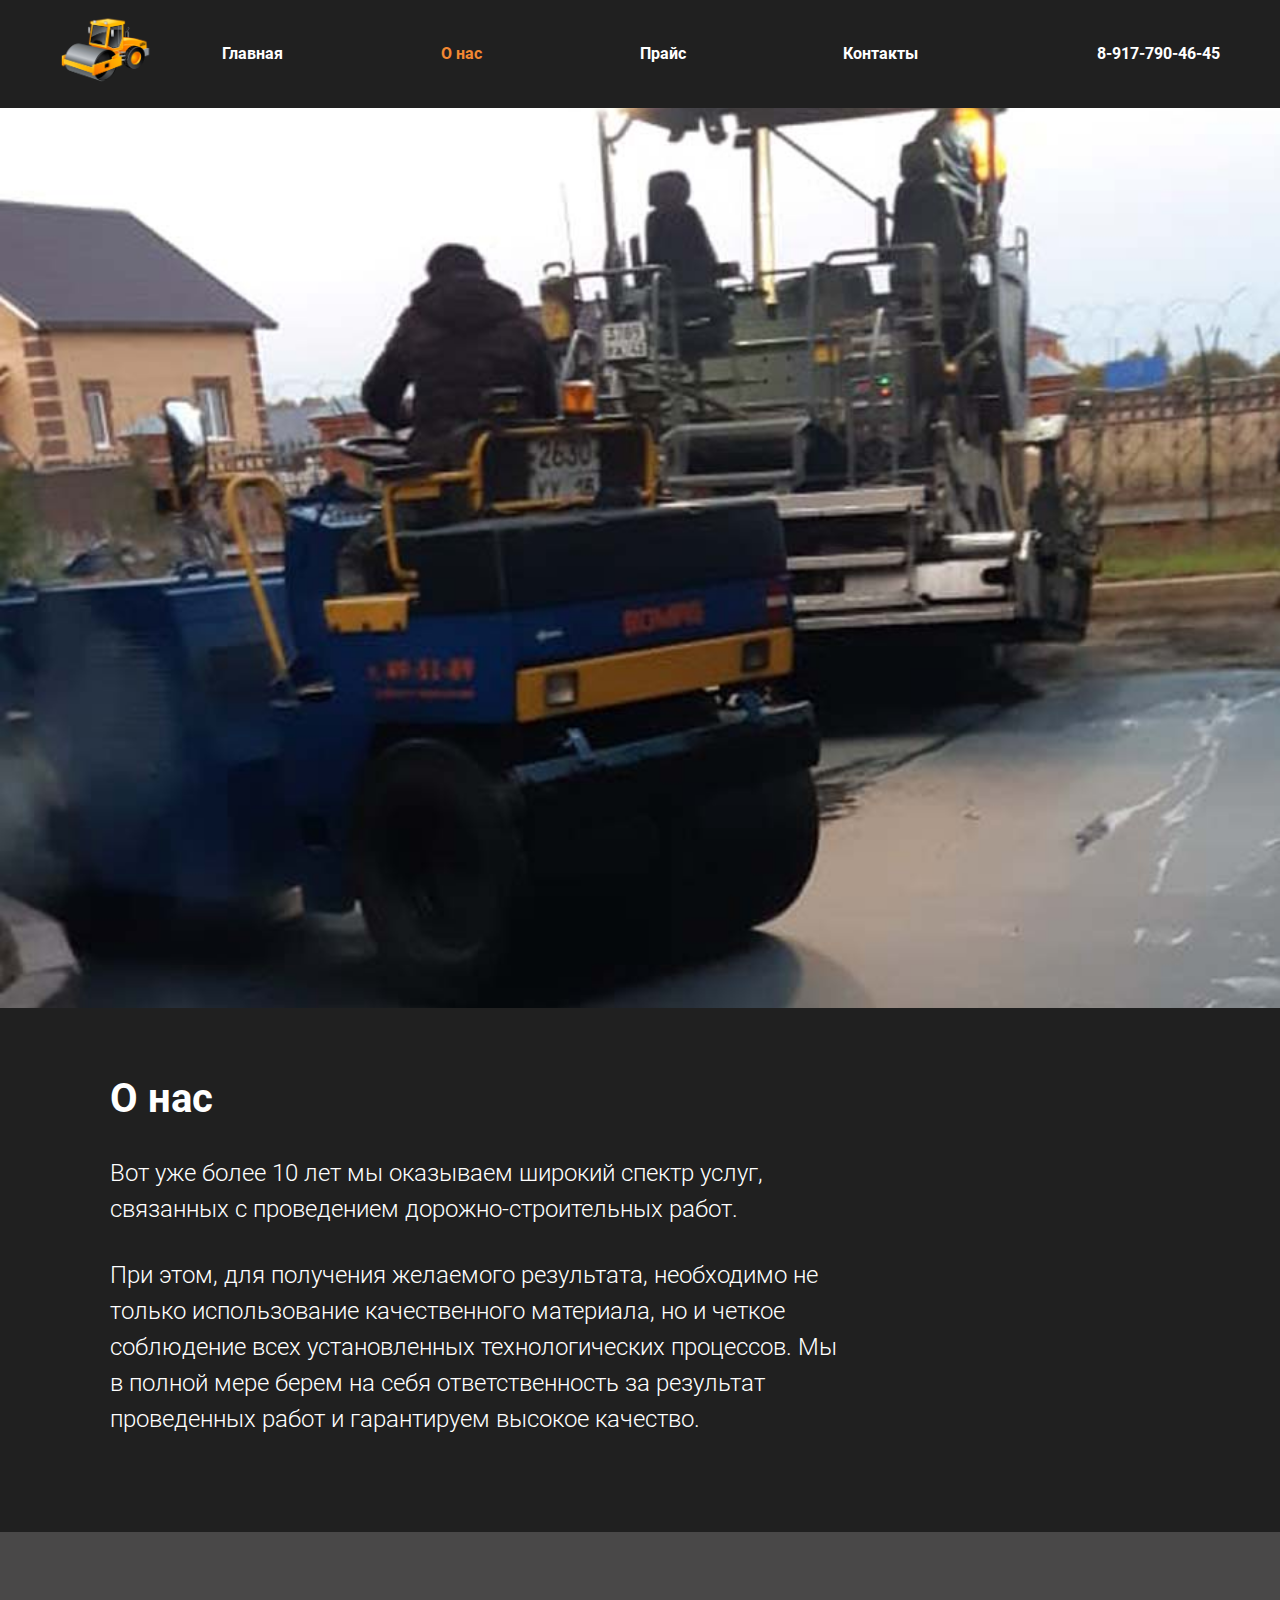
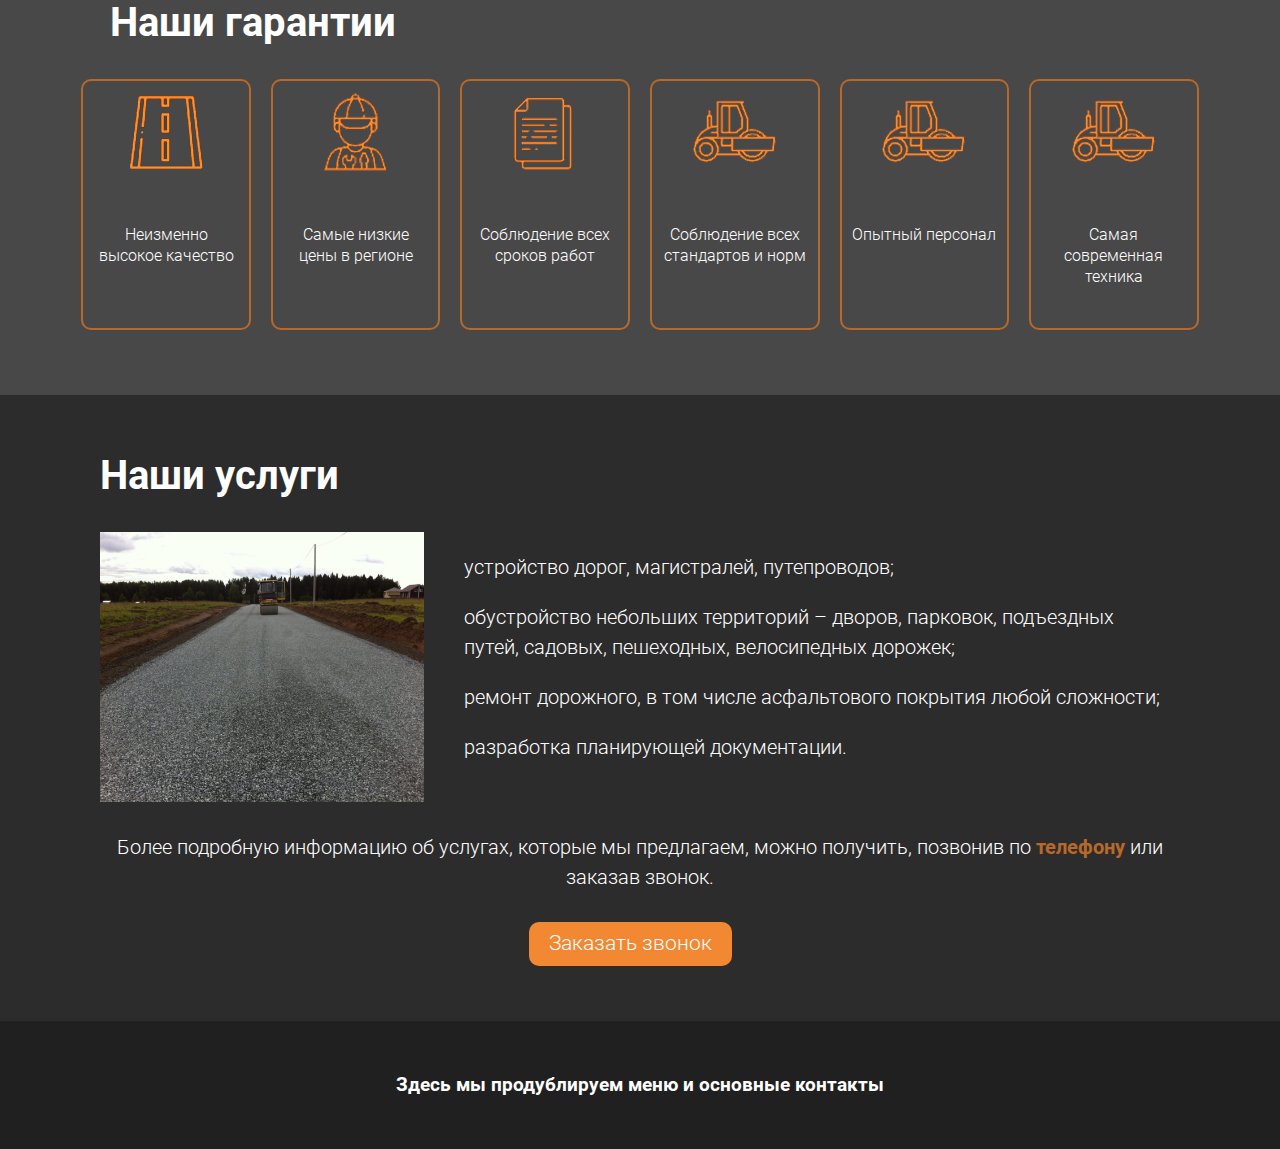
==== about.html @ 67b103ea "10.07" ====
<!DOCTYPE html>
<html lang="ru">
<head>
    <meta charset="UTF-8">
    <meta name="viewport" content="width=device-width, initial-scale=1.0">
    <title>Дорожно-строительные работы</title>
    <link rel="shortcut icon" href="img/favicon.ico" type="image/x-icon">

    <link rel="stylesheet" href="css/swiper-bundle.min.css" />

    <link rel="stylesheet" href="css/normalize.css">
    <link rel="stylesheet" href="css/default.css">
    <link rel="stylesheet" href="css/style.css">
</head>
<body>
  <ul class="header__nav_list-min ">
    <li class="header__nav_item "><span class="close">X</span></li>
    <li class="header__nav_item "><a href="index.html">Главная</a></li>
    <li class="header__nav_item nav-active"><a href="#">О&nbsp;нас</a></li>
    <!-- <li class="header__nav_item"><a href="#">Портфолио</a></li> -->
    <li class="header__nav_item"><a href="#">Прайс</a></li>
    <li class="header__nav_item"><a href="contacts.html">Контакты</a></li>
  </ul>
  <header class="header">
    <div class="container header__container">
      <div class="header__logo"><a href="index.html"><img src="img/logo.png" alt="Логотип"></a></div>
      <nav class="header__nav">
        <div class="burger">
          <img src="img/burger.svg">
        </div>
        <ul class="header__nav_list">
          <li class="header__nav_item "><a href="index.html">Главная</a></li>
          <li class="header__nav_item nav-active"><a href="#">О&nbsp;нас</a></li>
          <!-- <li class="header__nav_item"><a href="#">Портфолио</a></li> -->
          <li class="header__nav_item"><a href="index.html">Прайс</a></li>
          <li class="header__nav_item"><a href="contacts.html">Контакты</a></li>
        </ul>
      </nav>
      <div class="header__phone"><a href="tel:+79177904645">8-917-790-46-45</a></div>
    </div>
  </header>
  <section class="swiper swiper_1024">
    <!-- Additional required wrapper -->
    <div class="swiper-wrapper">
        <!-- Slides -->
        <div class="swiper-slide slide1" style="background-image: url('img/swip1.jpg')"></div>
        <div class="swiper-slide slide1" style="background-image: url('img/swip2.jpg')"></div>
        <div class="swiper-slide slide1" style="background-image: url('img/swip3.jpg')"></div>
        <div class="swiper-slide slide1" style="background-image: url('img/swip4.jpg')"></div>
        <div class="swiper-slide slide1" style="background-image: url('img/swip5.jpg')"></div>

    </div>
  </section>
  <!-- <section class="hero">
      <div class="hero__content container">
        <span class="hero__content_slogan">Качественный ремонт дорог</span>
        <h1 class="hero__content_title">Выполняем дорожно-строительные работы</h1>
        <div class="hero__content_btn">
          <button class="btn btn-orange" type="button">Оставить заявку</button>
          <a href="price.html" class="btn btn-transparent" type="button">Узнать цены</a>
        </div>
      </div>
    </section> -->
    <section class="about">
      <div class="container about-container">
        <h1 class="hero__content_title">О нас</h1>
        <p class="about__text">
          Вот уже более 10 лет мы оказываем широкий спектр услуг, связанных с проведением
          дорожно-строительных работ.
        </p>
        <p class="about__text">
          При этом, для получения желаемого результата, необходимо не только использование
           качественного материала, но и четкое соблюдение всех установленных 
           технологических процессов. 
           Мы в полной мере берем на себя ответственность за результат проведенных работ 
           и гарантируем высокое качество.
        </p>
      </div>
    </section>
    <section class="plus">
      <div class="container plus-container">
        <h2 class="guarantee__title">Наши гарантии</h2>
        <div class="guarantee__cart">
          <div class="guarantee__cart_item">
            <img class="cart-img" src="img/stryt.png" alt="Иконка">
            <h3 class="guarantee-title">Неизменно высокое качество</h3>
          </div>

          <div class="guarantee__cart_item">
            <img class="cart-img" src="img/prorab.png" alt="Иконка">
            <h3 class="guarantee-title">Самые низкие цены в регионе</h3>
          </div>

          <div class="guarantee__cart_item">
            <img class="cart-img" src="img/list.png" alt="Иконка">
            <h3 class="guarantee-title">Соблюдение всех сроков работ</h3>
          </div>

          <div class="guarantee__cart_item">
            <img class="cart-img" src="img/road.png" alt="Иконка">
            <h3 class="guarantee-title">Соблюдение всех стандартов и норм</h3>
          </div>

          <div class="guarantee__cart_item">
            <img class="cart-img" src="img/road.png" alt="Иконка">
            <h3 class="guarantee-title">Опытный персонал</h3>
          </div>

          <div class="guarantee__cart_item">
            <img class="cart-img" src="img/road.png" alt="Иконка">
            <h3 class="guarantee-title">Самая современная техника</h3>
          </div>
        </div>
      </div>
    </section>
    <section class="example">
      <div class="container example-container">
        <h2 class="guarantee__title">Наши услуги</h2>
        <div class="service">
          <div class="service__img"> </div>
          <div class="service__text"> 
            <ul class="service__text_list">
              <li class="service-item">
                устройство дорог, магистралей, путепроводов;
              </li>
              <li class="service-item">
                обустройство небольших территорий – дворов, парковок, подъездных путей, садовых, пешеходных, велосипедных дорожек;
              </li>
              <li class="service-item">
                ремонт дорожного, в том числе асфальтового покрытия любой сложности;
              </li>
              <li class="service-item">
                разработка планирующей документации.
              </li>
            </ul>
          </div>
        </div>
        <div class="service-ps">
          <p class="service-ps-text">Более подробную информацию об услугах, которые 
            мы предлагаем, можно получить, позвонив 
            по <a class="service-tel" href="tel:+79127035319">телефону</a> 
            или заказав звонок.
          </p>
          <button class="btn btn-orange" type="button">Заказать звонок</button>

        </div>
      </div>
    </section>


  <footer class="footer">
    <div class="container footer-container">
      <h3>Здесь мы продублируем меню и основные контакты</h3>
    </div>
  </footer>

<script src="js/swiper-bundle.min.js"></script>

<script src="js/script.js"></script>
<script src="js/menu.js"></script>
</body>
</html>
---- css/default.css ----
@font-face {
  font-family: 'Roboto';
  font-style: normal;
  font-weight: 300;
  src: local('Roboto'),
  url('../fonts/roboto300.woff2') format('woff2'),
  url('../fonts/roboto300.woff') format('woff');
}
@font-face {
  font-family: 'Roboto';
  font-style: normal;
  font-weight: 700;
  src: local('Roboto-Bold'),
  url('../fonts/roboto700.woff2') format('woff2'),
  url('../fonts/roboto700.woff') format('woff');
}

html {
  box-sizing: border-box;
}

*,
*::before,
*::after {
  box-sizing: inherit;
}

body {
  min-width: 320px;
  min-height: 100vh;
  font-family: 'Roboto';
  line-height: 1;
  font-weight: 700;
  background-color: #202020;
  color: #fff;
}

img {
  max-width: 100%;
  height: auto;
}

button {
  cursor: pointer;
  padding: 0;
  font-size: 1.3em;
}

a {
  text-decoration: none;
  color: inherit;
}

ul {
  list-style: none;
  padding: 0;
  margin: 0;
}

h1, h2, h3, h4, p {
  margin: 0;
}

h2 {
  font-size: 50px;
  line-height: 59px;
}


a:active, a:focus { outline: none; }

input, textarea {outline:none;}
input:active, textarea:active {outline:none;}
:focus {outline:none;}
textarea {resize:none;}
textarea {resize:vertical;}
textarea {resize:horizontal;}

.field {
  margin: 0 auto;
}

.btn {
  cursor: pointer;
  border: none;
  padding: 10px 20px;
  color: #fff;
  border-radius: 10px;
  font-size: 1.3em;
  font-weight: 300;
}

.btn:hover {
  transform: scale(1.01);
  box-shadow: 0 0 5px 2px #eb982c;
}
---- css/style.css ----
.header__nav_list-min {
  display: none;
}
.header {
  background: #202020;
  position: -webkit-sticky;
  position: sticky;
  z-index: 3;
  top: 0;
  transition: .5s ease-in-out;
  color: #fff;
}
.header__container {
  display: flex;
  justify-content: space-between;
  align-items: center;
}
.container {
  margin: 0 auto;
  padding: 15px 60px;
  max-width: 1600px;
}
.header__phone a {
  font-size: 16px;
  color: #fff;
  font-weight: bold;
}
.header_hidden {
  transform: translateY(-100%);
}
.header__logo {
  flex: 0 0 8%;
}
.header__logo:hover {
  transform: scale(1.06);
  box-shadow: 2px 2px 4px 0px #f38832;
}
.header__phone {
  flex: 0 0 20%;
  text-align: end;
}
.header__nav {
  flex: 0 1 60%;
}
.header__nav_item span {
  cursor: pointer;
}
.burger {
  display: none;
}
.header__nav_list {
  flex: 1 1 100%;
  display: flex;
  align-items: center;
  justify-content: space-between;
}
.header__phone:hover,
.header__nav_item:hover {
  transform: scale(1.06);
  text-shadow: #f38832 3px 3px 3px;
}
.nav-active {
  color: #f38832;
}


/*HERO*/
.hero {
  margin: 0 auto;
  position: relative;
  z-index: 2;
  top: 0;
  height: 60vh;
  background-image: url(../img/back1.jpeg);
  background-repeat: no-repeat;
  background-size: cover;
  background-position: center top;
  background-color: #202020;
  color: #fff;
}
.hero::after {
  content: '';
  top: 0;
  right: 0;
  bottom: 0;
  left: 0;
  position: absolute;
  background-color: rgba(1, 1, 1, 0.4);
}
.hero__content {
  position: relative;
  z-index: 3;
  height: 80%;
  display: flex;
  flex-direction: column;
  justify-content: center;
}
.hero__content_slogan {
  font-size: 20px;
  margin-bottom: 20px;
}
.hero__content_title {
  width: 50%;
  font-size: 40px;
  line-height: 1.3;
  margin-bottom: 30px;
}
.btn-orange {
  margin-right: 20px;
  background-color: #f38832;
}
.btn-transparent {
 background-color: transparent;
  border: 2px solid #fff;
}


/*ABOUT*/
.about {
  padding: 50px;
}
.about__text {
  width: 70%;
  font-size: 24px;
  line-height: 1.5;
  font-weight: 300;
  margin-bottom: 30px;
}

/*SWIPER*/
.swiper {
  height: 100vh;
  max-width: 1770px;
  margin: 0 auto;
}

.swiper-slide {
  background-repeat: no-repeat;
  background-size: cover;
  background-position: center;
}

/*PLUS*/
.plus {
  background-color:#494848;
  padding: 50px;
}
.plus__title {
  text-align: center;
  font-size: 36px;
  margin-bottom: 30px;
}
.plus__cart {
  display: flex;
  align-items: stretch;
  justify-content: space-between;
  gap: 20px;
}
.plus__cart_item {
  text-align: center;
  border: 1px solid #fff;
  border-radius: 10px;
  padding: 10px;
  font-weight: 300;
  flex: 0 0 22%;
  /* width: 22%; */
}
.cart-img {
  margin-bottom: 20px;
}


/*EXAMPLE*/
.example {
  background-color:#2c2c2c;
  padding: 40px;
}
.example__cart {
  display: flex;
  flex-direction: column;
  gap: 30px;
}
.example__cart_item {
  display: flex;
  align-items: center;
  /* justify-content: space-between; */
  gap: 30px;
}
.example-img {
  display: flex;
  flex: 0 1 30%;
}
.example-img img {
  object-fit: cover;
}
.example-text {
  flex: 1 1 65%;
}
.example-text li {
  font-size: 26px;
  font-weight: 300;
  line-height: 1.5;
}

/*guarantee*/
.guarantee__title {
  font-size: 40px;
  line-height: 1.3;
  margin-bottom: 30px;
}
.guarantee__cart {
  display: flex;
  align-items: stretch;
  justify-content: center;
  gap: 20px;
}
.guarantee__cart_item {
  flex: 0 0 16%;
  display: flex;
  flex-direction: column;
  align-items: center;
  border: 2px solid #b6692b;
  border-radius: 10px;
  padding: 10px;
}
.guarantee-title {
  font-size: 16px;
  text-align: center;
  font-weight: 300;
  line-height: 1.3;
  padding-top: 30px;
  padding-bottom: 30px;
}

/*service*/
.service {
  display: flex;
  gap: 20px;
  margin-bottom: 30px;
}
.service__img {
  flex: 0 0 30%;
  background-image: url(../img/back-service.jpeg);
  background-repeat: no-repeat;
  background-position: center top;
  background-size: cover;
  align-self: stretch;
}
.service__text_list {
  padding: 20px;
}
.service-item {
  font-size: 20px;
  font-weight: 300;
  line-height: 1.5;
  margin-bottom: 20px;
}
.service-ps {
  display: flex;
  flex-direction: column;
  align-items: center;
}
.service-ps-text {
  font-size: 20px;
  font-weight: 300;
  line-height: 1.5;
  margin-bottom: 30px;
  text-align: center;
}
.service-tel {
  font-weight: 700;
  color: #b6692b;
}

/*PRICE*/
.price {
  background-color: #fff;
  color: black;
}
.price-title {
  width: 100%;
  text-align: center;
}
.caption {
  font-size: 24px;
  margin-bottom: 20px;
}
.table {
  width: 100%; 
  border: black 1px solid; 
  border-spacing: 0; 
  border-collapse: collapse; 
  margin: 0 auto 40px;
}
th {
  text-align: center;
  font-weight: 700;
}
th, td {
  border: black 1px solid; 
  border-spacing: 0; 
  border-collapse: collapse; 
  padding: 10px;
}
.td {
  font-weight: 300;
}
.td-center {
  text-align: center;
}
.price-servise-ps {
  margin-bottom: 40px;
}

/*FOOTER*/
.footer {
  background-color:#202020;
  padding: 40px;
}
.footer-container {
  text-align: center;
}

@media (max-width: 1000px) {
  .about {
    padding: 30px;
  }
  .about__text {
    width: 80%;
    font-size: 22px;
    font-weight: 300;
  }
  .example-text li {
    font-size: 22px;
  }
  .guarantee__cart {
    flex-wrap: wrap;
  }
  .guarantee__cart_item {
    flex: 0 0 30%;
  }
  .price .about-container {
    padding-left: 10px;
    padding-right: 10px;
  }
}

@media (max-width: 830px) {
  body {
    position: relative;
  }
  .header__nav_list {
    display: none;
  }
  .header__nav_list-min {
    display: flex;
    flex-direction: column;
    position: absolute;
    z-index: 10;
    top: 0;
    bottom: 0;
    left: 0;
    background-color: #7a7a7a;
    padding: 15px;
    transform: translateX(-300%);
    transition: transform .3s ease-in-out;
  }
  .header__nav_list-min li {
    margin-bottom: 15px;
  }
  .nav__list-active {
    transform: translate(0%);
  }
  .burger {
    display: flex;
    justify-content: center;
  }
  .burger img {
    cursor: pointer;
    width: 15%;
  }
  .burger img:hover {
    transform: scale(1.06);
    box-shadow: 2px 2px 4px 0px #f38832;
  }
  .header__phone {
    flex: 0 0 30%;
  }
  .hero__content_title {
    width: 80%;
  }
  .about {
    padding: 20px;
  }
  .about__text {
    width: 100%;
    font-size: 20px;
  }
  .example {
    padding-left: 0;
    padding-right: 0;
  }
  .example__cart_item {
    flex-direction: column;
  }
  .example__cart_item.second-item {
    flex-direction: column-reverse;
  }
  .example-img {
    width: 50%;
  }
  .example-text li {
    font-size: 20px;
  }
  .plus {
    padding-left: 0;
    padding-right: 0;
  }
  .plus__cart {
    justify-content: center;
    flex-wrap: wrap;
  }
  .plus__cart_item {
    flex: 0 0 45%;
  }
  .plus__title {
    font-size: 32px;
    margin-bottom: 25px;
  }
}

@media (max-width: 560px) {
  .container {
    padding: 10px 30px;
  }
  .header__logo{
    flex: 0 0 12%;
  }
  .header__phone {
    flex: 0 0 35%;
  }
  .hero__content_slogan {
    font-size: 18px;
    margin-bottom: 18px;
  }
  .hero__content_title {
    font-size: 36px;
    width: 70%;
  }
  .btn {
    font-size: 1.1em;
  }
  .about {
    padding: 15px;
  }
  .about__text {
    font-size: 18px;
    margin-bottom: 25px;
  }
  .example-text li {
    font-size: 18px;
  }
  .plus__cart_item {
    flex: 0 0 75%;
  }
  .plus__title {
    font-size: 30px;
    margin-bottom: 25px;
  }
  .guarantee__cart_item {
    flex: 0 0 45%;
  }
}

@media (max-width: 450px) {
  .container {
    padding: 9px 15px;
  }
  .header__nav {
    flex: 0 0 30%;
  }
  .burger img {
    cursor: pointer;
    width: 35%;
  }
  .header__phone {
    flex: 0 0 40%;
  }
  .hero {
    height: 45vh;
  }
  .hero__content_title {
    font-size: 30px;
    width: 80%;
    margin-bottom: 30px;
  }
  .btn-orange {
    margin-right: 0;
  }
  .btn-transparent {
    display: flex;
    padding: 10px 34px;
  }
  .hero__content_btn {
    display: flex;
    flex-direction: column;
    gap: 20px;
    align-items: center;
  }
  .about {
    padding: 10px;
  }
  .about__text {
    font-size: 16px;
    margin-bottom: 20px;
  }
  .example-text li {
    font-size: 16px;
  }
  .plus__title {
    font-size: 29px;
    margin-bottom: 20px;
    line-height: 1.2;
  }
  .example-img {
    width: 70%;
  }
  thead, tbody {
    font-size: 14px;
  }
  th, td {
    padding: 5px;
  }
}

@media (max-width: 360px) {
  .header__phone a {
    font-size: 14px;
  }
  .about {
    padding: 5px;
  }
  .about__text {
    font-size: 14px;
    margin-bottom: 15px;
  }
  .plus__title {
    font-size: 28px;
    margin-bottom: 20px;
    line-height: 1.2;
  }
  .example-text li {
    font-size: 14px;
  }
  .guarantee__cart_item {
    flex: 0 0 85%;
  }
  .price .about-container {
    padding-left: 3px;
    padding-right: 3px;
  }
  tbody {
    font-size: 11px;
  }
  thead {
    font-size: 10px;
  }
  th, td {
    padding: 1px;
  }
}
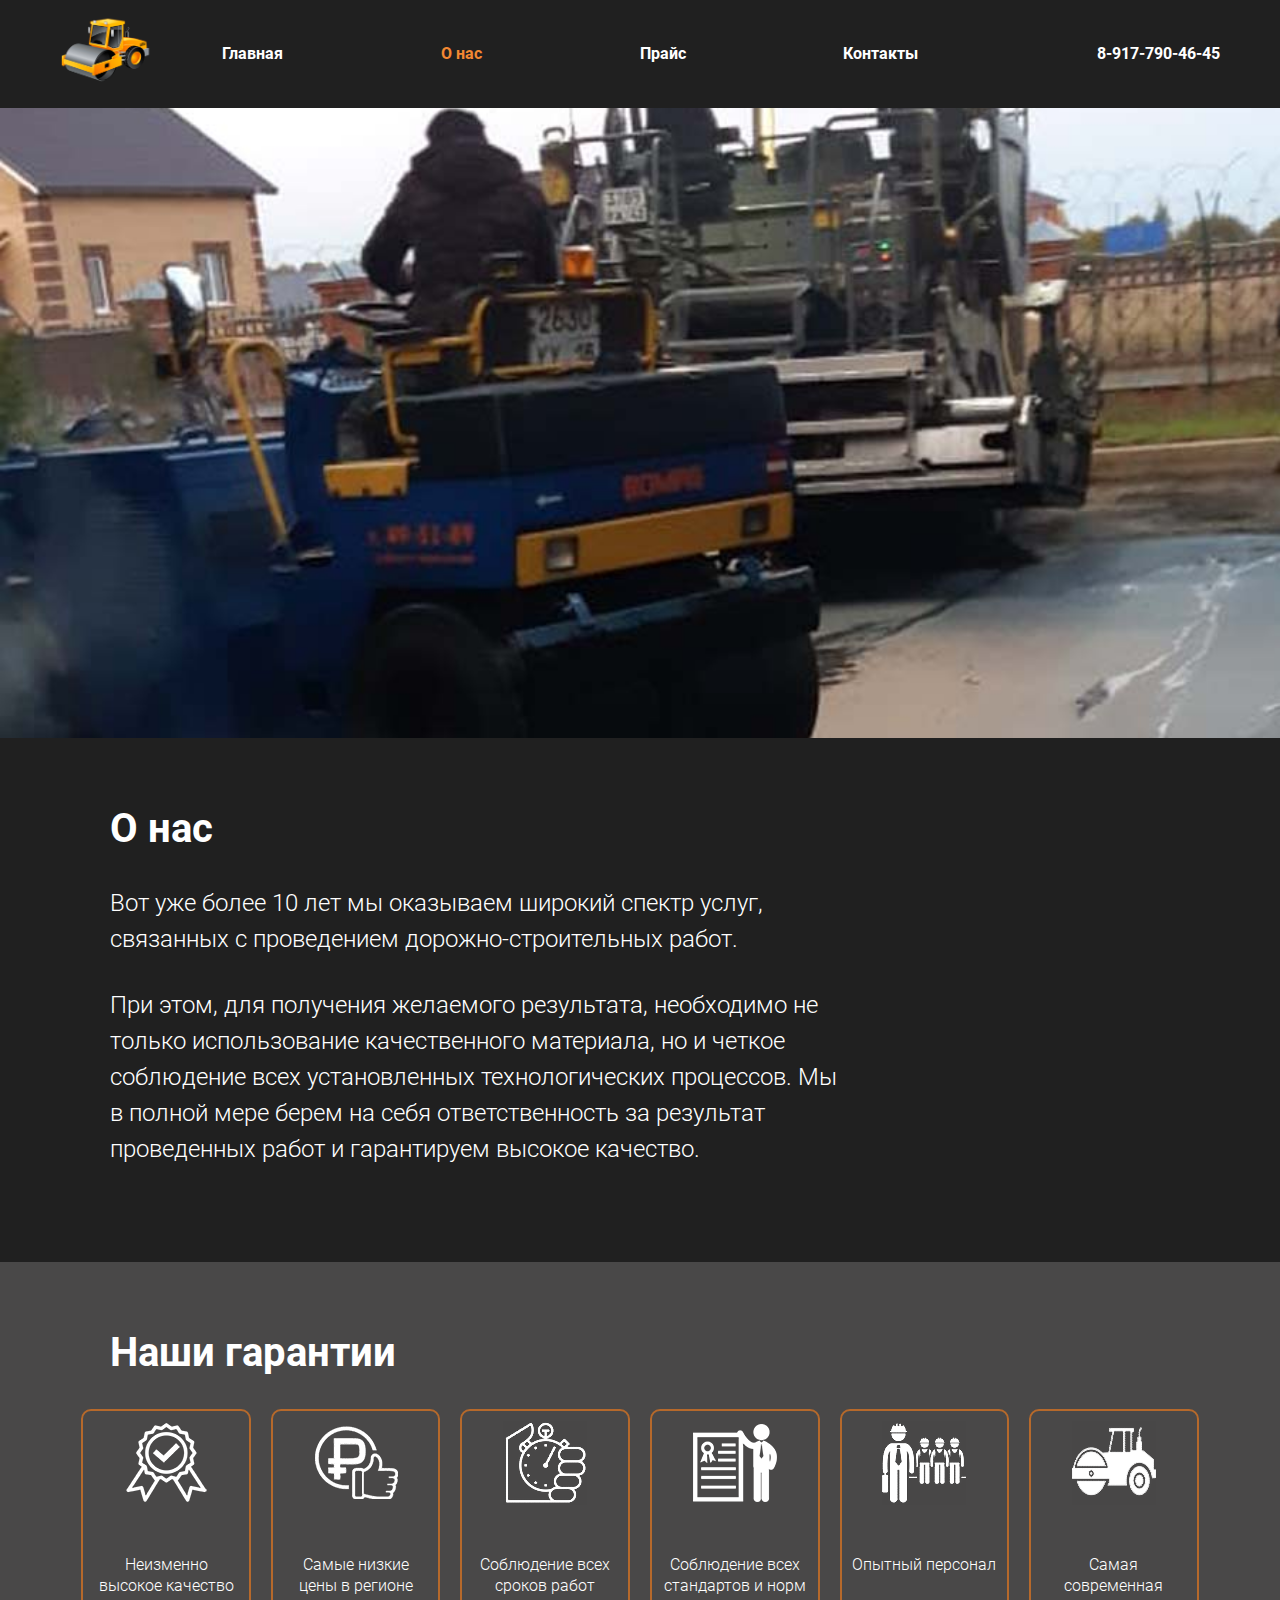
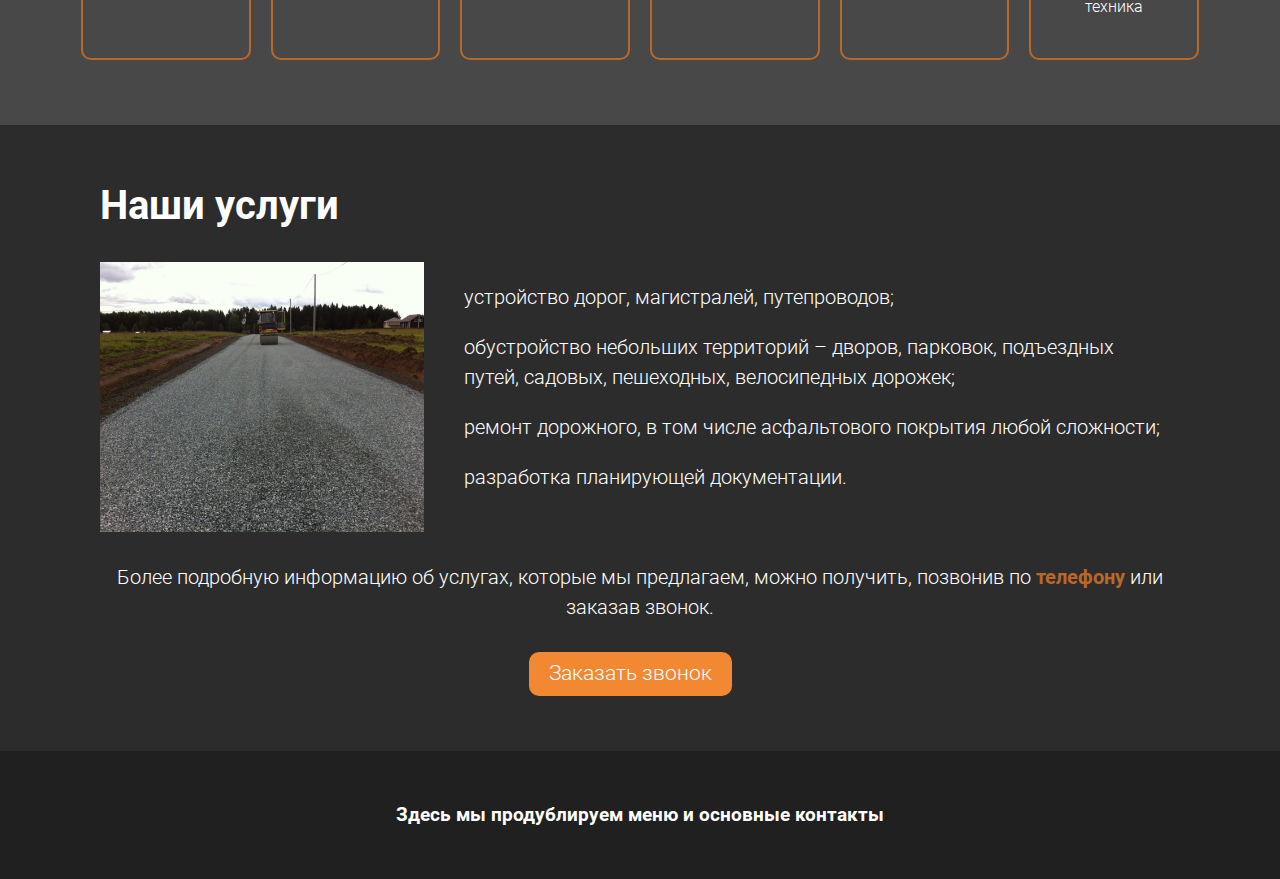
==== commit 59a35bde: "12.07" ====
--- a/about.html
+++ b/about.html
@@ -82,32 +82,32 @@
         <h2 class="guarantee__title">Наши гарантии</h2>
         <div class="guarantee__cart">
           <div class="guarantee__cart_item">
-            <img class="cart-img" src="img/stryt.png" alt="Иконка">
+            <img class="cart-img" src="img/kach.png" alt="Иконка">
             <h3 class="guarantee-title">Неизменно высокое качество</h3>
           </div>
 
           <div class="guarantee__cart_item">
-            <img class="cart-img" src="img/prorab.png" alt="Иконка">
+            <img class="cart-img" src="img/price.png" alt="Иконка">
             <h3 class="guarantee-title">Самые низкие цены в регионе</h3>
           </div>
 
           <div class="guarantee__cart_item">
-            <img class="cart-img" src="img/list.png" alt="Иконка">
+            <img class="cart-img" src="img/time.png" alt="Иконка">
             <h3 class="guarantee-title">Соблюдение всех сроков работ</h3>
           </div>
 
           <div class="guarantee__cart_item">
-            <img class="cart-img" src="img/road.png" alt="Иконка">
+            <img class="cart-img" src="img/stand.png" alt="Иконка">
             <h3 class="guarantee-title">Соблюдение всех стандартов и норм</h3>
           </div>
 
           <div class="guarantee__cart_item">
-            <img class="cart-img" src="img/road.png" alt="Иконка">
+            <img class="cart-img" src="img/personal.png" alt="Иконка">
             <h3 class="guarantee-title">Опытный персонал</h3>
           </div>
 
           <div class="guarantee__cart_item">
-            <img class="cart-img" src="img/road.png" alt="Иконка">
+            <img class="cart-img" src="img/tehnik.png" alt="Иконка">
             <h3 class="guarantee-title">Самая современная техника</h3>
           </div>
         </div>
--- a/css/style.css
+++ b/css/style.css
@@ -129,7 +129,7 @@
 
 /*SWIPER*/
 .swiper {
-  height: 100vh;
+  height: 70vh;
   max-width: 1770px;
   margin: 0 auto;
 }
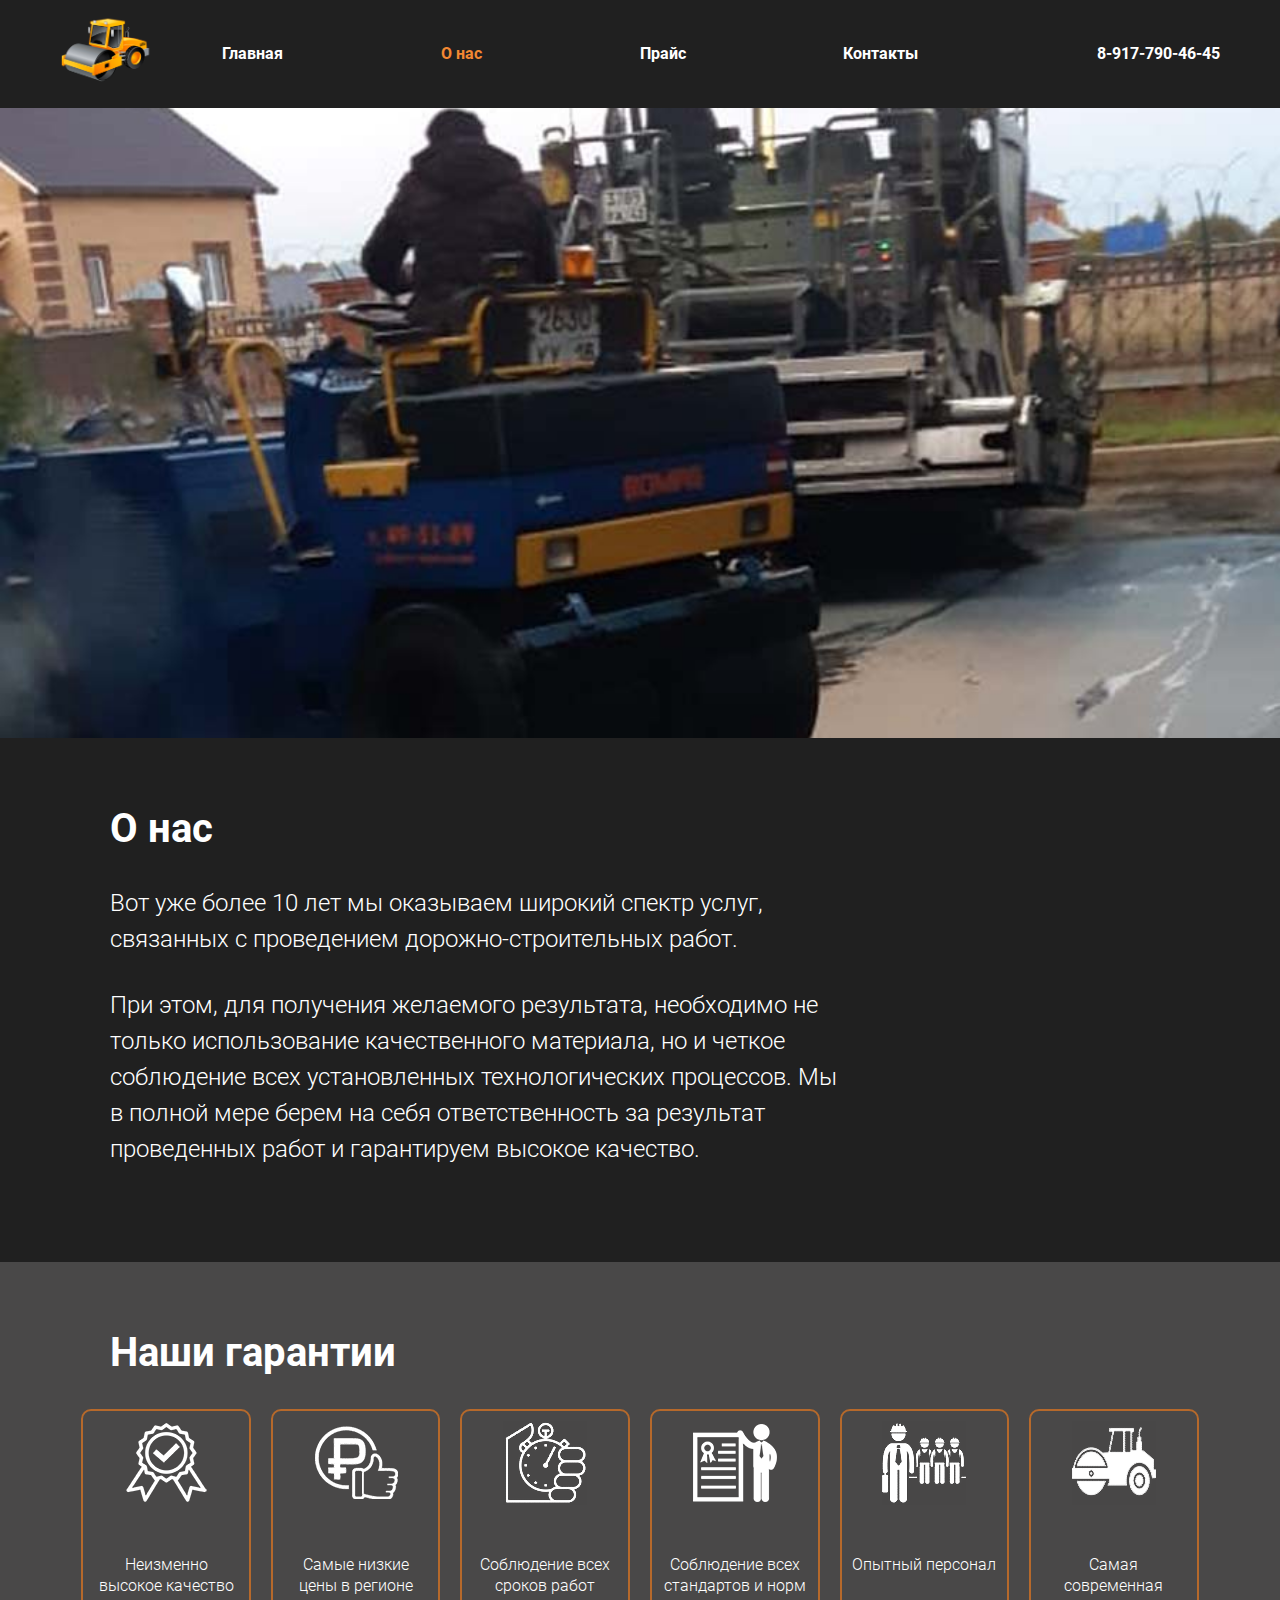
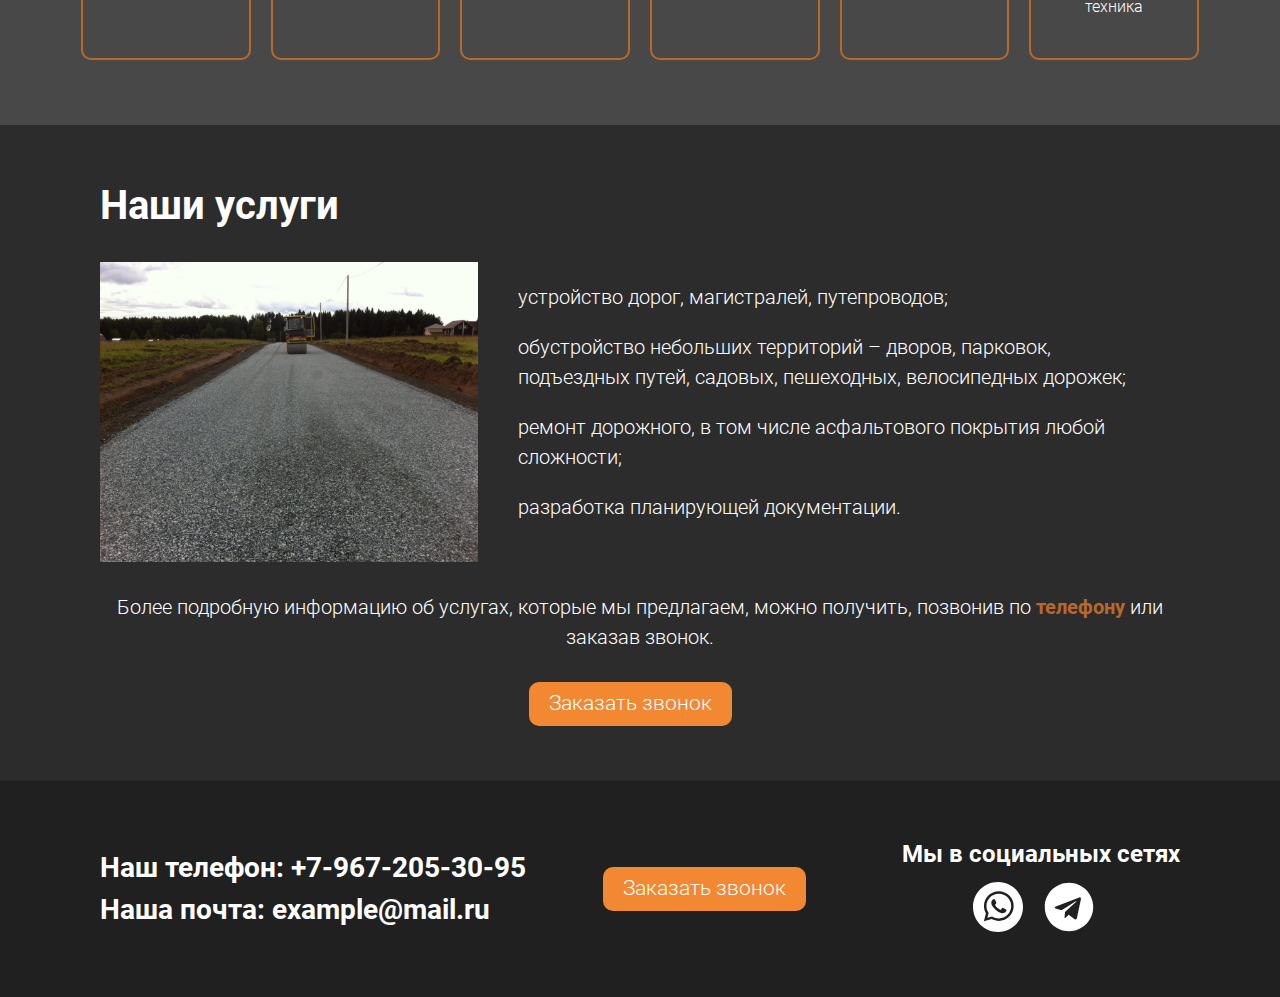
==== commit 57d6585d: "modal" ====
--- a/about.html
+++ b/about.html
@@ -18,7 +18,7 @@
     <li class="header__nav_item "><a href="index.html">Главная</a></li>
     <li class="header__nav_item nav-active"><a href="#">О&nbsp;нас</a></li>
     <!-- <li class="header__nav_item"><a href="#">Портфолио</a></li> -->
-    <li class="header__nav_item"><a href="#">Прайс</a></li>
+    <li class="header__nav_item"><a href="price.html">Прайс</a></li>
     <li class="header__nav_item"><a href="contacts.html">Контакты</a></li>
   </ul>
   <header class="header">
@@ -32,7 +32,7 @@
           <li class="header__nav_item "><a href="index.html">Главная</a></li>
           <li class="header__nav_item nav-active"><a href="#">О&nbsp;нас</a></li>
           <!-- <li class="header__nav_item"><a href="#">Портфолио</a></li> -->
-          <li class="header__nav_item"><a href="index.html">Прайс</a></li>
+          <li class="header__nav_item"><a href="price.html">Прайс</a></li>
           <li class="header__nav_item"><a href="contacts.html">Контакты</a></li>
         </ul>
       </nav>
@@ -51,16 +51,6 @@
 
     </div>
   </section>
-  <!-- <section class="hero">
-      <div class="hero__content container">
-        <span class="hero__content_slogan">Качественный ремонт дорог</span>
-        <h1 class="hero__content_title">Выполняем дорожно-строительные работы</h1>
-        <div class="hero__content_btn">
-          <button class="btn btn-orange" type="button">Оставить заявку</button>
-          <a href="price.html" class="btn btn-transparent" type="button">Узнать цены</a>
-        </div>
-      </div>
-    </section> -->
     <section class="about">
       <div class="container about-container">
         <h1 class="hero__content_title">О нас</h1>
@@ -84,31 +74,49 @@
           <div class="guarantee__cart_item">
             <img class="cart-img" src="img/kach.png" alt="Иконка">
             <h3 class="guarantee-title">Неизменно высокое качество</h3>
+            <div class="guarantee-popup">
+              <p class="guarantee-popup-text">Мы предоставляем гарантию на все виды работ</p>
+            </div>
           </div>
 
           <div class="guarantee__cart_item">
             <img class="cart-img" src="img/price.png" alt="Иконка">
             <h3 class="guarantee-title">Самые низкие цены в регионе</h3>
+            <div class="guarantee-popup">
+              <p class="guarantee-popup-text">Если найдете дешевле, мы снизим цену</p>
+            </div>
           </div>
 
           <div class="guarantee__cart_item">
             <img class="cart-img" src="img/time.png" alt="Иконка">
             <h3 class="guarantee-title">Соблюдение всех сроков работ</h3>
+            <div class="guarantee-popup">
+              <p class="guarantee-popup-text">Всегда в срок без форс-мажоров</p>
+            </div>
           </div>
 
           <div class="guarantee__cart_item">
             <img class="cart-img" src="img/stand.png" alt="Иконка">
             <h3 class="guarantee-title">Соблюдение всех стандартов и норм</h3>
+            <div class="guarantee-popup">
+              <p class="guarantee-popup-text">В основе нашей работы лежат ГОСТы</p>
+            </div>
           </div>
 
           <div class="guarantee__cart_item">
             <img class="cart-img" src="img/personal.png" alt="Иконка">
             <h3 class="guarantee-title">Опытный персонал</h3>
+            <div class="guarantee-popup">
+              <p class="guarantee-popup-text">Только квалифицированные специалисты</p>
+            </div>
           </div>
 
           <div class="guarantee__cart_item">
             <img class="cart-img" src="img/tehnik.png" alt="Иконка">
             <h3 class="guarantee-title">Самая современная техника</h3>
+            <div class="guarantee-popup">
+              <p class="guarantee-popup-text">Большой парк современной дорожно-сторительной техники</p>
+            </div>
           </div>
         </div>
       </div>
@@ -141,18 +149,58 @@
             по <a class="service-tel" href="tel:+79127035319">телефону</a> 
             или заказав звонок.
           </p>
-          <button class="btn btn-orange" type="button">Заказать звонок</button>
+          <button class="btn btn-orange feedback" type="button">Заказать звонок</button>
 
         </div>
       </div>
     </section>
 
 
-  <footer class="footer">
-    <div class="container footer-container">
-      <h3>Здесь мы продублируем меню и основные контакты</h3>
+
+  <footer class="footer-field">
+    <section id="footer" class="container footer">
+        <div class="footer__address">
+            <p class="footer__tel">Наш телефон:
+                <a class="footer__tel_number" href="tel:+79672053095">+7-967-205-30-95</a>
+            </p>
+            <p class="footer__tel">Наша почта:
+                <a class="footer__tel_number" href="mailto:example@mail.ru">example@mail.ru</a>
+            </p>
+        </div>
+        <button class="hero__tel_btn btn btn-orange button more feedback">Заказать&nbsp;звонок</button>
+        <div class="footer__social">
+            <span>Мы в социальных сетях</span>
+            <div class="social-icon">
+                <a href="https://wa.me/79672053095" target="_blank">
+                    <svg width="50" height="50" viewBox="0 0 50 50" fill="none" xmlns="http://www.w3.org/2000/svg">
+                        <path fill-rule="evenodd" clip-rule="evenodd" d="M25 50C11.1929 50 0 38.8071 0 25C0 11.1929 11.1929 0 25 0C38.8071 0 50 11.1929 50 25C50 38.8071 38.8071 50 25 50ZM25.8241 38.9089C34.0203 38.9055 40.6865 32.2378 40.6897 24.0432C40.6914 20.0711 39.1465 16.3363 36.3398 13.5265C33.5331 10.7166 29.8006 9.16839 25.8239 9.16667C17.63 9.16667 10.9612 15.8351 10.9579 24.0315C10.9569 26.6516 11.6414 29.2089 12.9423 31.4633L10.8333 39.1667L18.7139 37.0995C20.8852 38.2837 23.3299 38.908 25.8179 38.9089H25.8241Z" fill="white"/>
+                        <path fill-rule="evenodd" clip-rule="evenodd" d="M19.079 34.4085L14.4026 35.6352L15.6508 31.0756L15.3571 30.6082C14.1202 28.641 13.467 26.3673 13.4679 24.0326C13.4706 17.2201 19.0134 11.6777 25.8289 11.6777C29.1291 11.6789 32.2314 12.9658 34.5643 15.3013C36.8971 17.6368 38.181 20.7411 38.1798 24.0426C38.177 30.8556 32.6343 36.3986 25.824 36.3986H25.819C23.6019 36.3976 21.4273 35.802 19.5302 34.6763L19.079 34.4085ZM33.3133 27.5785C33.2205 27.4236 32.9729 27.3307 32.6014 27.1446C32.23 26.9587 30.4038 26.0602 30.0633 25.9362C29.7229 25.8122 29.4751 25.7503 29.2276 26.122C28.98 26.4939 28.2681 27.3307 28.0514 27.5785C27.8348 27.8264 27.618 27.8574 27.2468 27.6715C26.8753 27.4855 25.6784 27.0934 24.2597 25.8278C23.1554 24.8428 22.4099 23.6266 22.1932 23.2547C21.9765 22.8828 22.1702 22.6818 22.3561 22.4966C22.5232 22.3301 22.7276 22.0626 22.9133 21.8459C23.099 21.629 23.1609 21.474 23.2847 21.2263C23.4085 20.9783 23.3466 20.7614 23.2537 20.5754C23.1609 20.3895 22.418 18.5612 22.1085 17.8174C21.807 17.0932 21.5008 17.1913 21.2728 17.1798C21.0563 17.169 20.8085 17.1667 20.5609 17.1667C20.3133 17.1667 19.9108 17.2596 19.5704 17.6315C19.2299 18.0034 18.2703 18.902 18.2703 20.7302C18.2703 22.5586 19.6013 24.3248 19.7871 24.5727C19.9728 24.8207 22.4062 28.5724 26.1324 30.1814C27.0186 30.5641 27.7104 30.7926 28.25 30.9638C29.1398 31.2466 29.9496 31.2067 30.5895 31.111C31.3032 31.0044 32.7871 30.2125 33.0968 29.3449C33.4061 28.4771 33.4061 27.7334 33.3133 27.5785Z" fill="white"/>
+                    </svg>
+                </a>
+                <a href="https://t.me/79672053095" target="_blank">
+                    <svg width="50" height="50" viewBox="0 0 50 50" fill="none" xmlns="http://www.w3.org/2000/svg">
+                        <path d="M25 0.78125C11.6203 0.78125 0.78125 11.6219 0.78125 25C0.78125 38.3781 11.6219 49.2188 25 49.2188C38.3797 49.2188 49.2188 38.3781 49.2188 25C49.2188 11.6219 38.3781 0.78125 25 0.78125ZM36.8953 17.3734L32.9203 36.1047C32.6266 37.4328 31.8359 37.7547 30.7328 37.1297L24.6781 32.6672L21.7578 35.4797C21.4359 35.8016 21.1625 36.075 20.5375 36.075L20.9672 29.9125L32.1875 19.775C32.6766 19.3453 32.0797 19.1016 31.4344 19.5312L17.5672 28.2609L11.5906 26.3953C10.2922 25.9859 10.2625 25.0969 11.8641 24.4719L35.2141 15.4672C36.2984 15.0766 37.2453 15.7312 36.8937 17.3719L36.8953 17.3734Z" fill="white"/>
+                    </svg>
+                </a>
+            </div>
+        </div>
+    </section>
+  </footer>
+
+  <section class="modal">
+    <div class="modal-wrap">
+      <div class="close-modal"><img class="close-modal-img" src="img/close-modal.svg" alt="Закрыть"></div>
+      <h2 class="modal-title">Введите свои контактные данные</h2>
+      <p class="modal-text">Вам перезвонит первый освободившийся сотрудник</p>
+      <form method="POST" class="form form_modal_window" action="php/form.php">
+        <input type="text" name="name" placeholder="Ваше имя" required>
+        <input type="email" name="email" placeholder="Ваш email" required>
+        <input type="phone" name="phone" placeholder="Ваш телефон" required>
+        <input class="form_sub btn-orange" name="sub" type="submit" value="ОТПРАВИТЬ">
+      </form>
+      <div id="erconts"></div>
     </div>
-  </footer>
+  </section>
 
 <script src="js/swiper-bundle.min.js"></script>
 
--- a/css/style.css
+++ b/css/style.css
@@ -183,8 +183,16 @@
 .example__cart_item {
   display: flex;
   align-items: center;
+  justify-content: center;
   /* justify-content: space-between; */
   gap: 30px;
+}
+.fancybox-box {
+  width: 20%;
+}
+.exapmle__cart_title {
+  text-align: center;
+  margin-bottom: 30px;
 }
 .example-img {
   display: flex;
@@ -215,6 +223,7 @@
   gap: 20px;
 }
 .guarantee__cart_item {
+  position: relative;
   flex: 0 0 16%;
   display: flex;
   flex-direction: column;
@@ -222,6 +231,8 @@
   border: 2px solid #b6692b;
   border-radius: 10px;
   padding: 10px;
+  overflow: hidden;
+  cursor: pointer;
 }
 .guarantee-title {
   font-size: 16px;
@@ -231,6 +242,25 @@
   padding-top: 30px;
   padding-bottom: 30px;
 }
+.guarantee-popup {
+  padding: 10px;
+  position: absolute;
+  inset: 0;
+  transform: translate(0, 300px);
+  display: flex;
+  align-items: center;
+  justify-content: center;
+  background-color: rgba(1, 1, 1, 0.8);
+  transition: all 0.8s ease-in-out;
+}
+.guarantee__cart_item:hover .guarantee-popup {
+  transform: translate(0, 0);
+}
+.guarantee-popup-text {
+  font-size: 16px;
+  text-align: center;
+  line-height: 1.2;
+}
 
 /*service*/
 .service {
@@ -239,7 +269,7 @@
   margin-bottom: 30px;
 }
 .service__img {
-  flex: 0 0 30%;
+  flex: 0 0 35%;
   background-image: url(../img/back-service.jpeg);
   background-repeat: no-repeat;
   background-position: center top;
@@ -313,13 +343,164 @@
 }
 
 /*FOOTER*/
-.footer {
+.footer-field {
   background-color:#202020;
   padding: 40px;
 }
-.footer-container {
-  text-align: center;
-}
+.footer {
+  display: flex;
+  align-items: center;
+  justify-content: space-between;
+}
+
+.footer__tel_number:hover,
+.footer__tel_number:focus {
+  transform: scale(1.06);
+  text-shadow: #f38832 3px 3px 3px;
+}
+
+.footer__address {
+  font-size: 28px;
+  line-height: 1.5;
+  color: #fff;
+}
+
+.footer__social {
+  display: flex;
+  flex-direction: column;
+  align-items: center;
+  font-size: 24px;
+  line-height: 1.5;
+  color: #fff;
+}
+
+.footer__social span {
+  margin-bottom: 10px;
+}
+
+.social-icon > a {
+  margin-right: 15px;
+}
+
+.social-icon a svg:hover {
+  transform: scale(1.06);
+  box-shadow: 2px 2px 4px 0px #f38832;
+}
+
+/*MODAL*/
+.modal {
+  position: fixed;
+  top: 0;
+  left: 0;
+  right: 0;
+  bottom: 0;
+  background-color: #46444499;
+
+  pointer-events: none;
+  opacity: 0;
+  transition: opacity 0.5s ease-in-out;
+
+  display: flex;
+  align-items: center;
+  justify-content: center;
+}
+.modal-wrap {
+  width: 80%;
+  background-color: #fff;
+  border-radius: 20px;
+  padding: 30px;
+
+  transform: translateY(-100%) scale(0.1);
+  opacity: 0;
+  transition: opacity 0.5s ease-in-out, transform 0.5s ease-in-out;
+}
+.form_modal_window{
+  max-width: 70%;
+  display: flex;
+  flex-direction: column;
+  margin: auto;
+}
+form input {
+  color: #000;
+  padding: 15px;
+  border: none;
+  margin-bottom: 15px;
+  box-shadow: 0px 1px 3px 1px #e9e9e9;
+  font-size: 16px;
+}
+form input[type=submit]{
+  padding: 10px 40px;
+  max-width: 200px;
+  margin: auto;
+  color: #fff;
+
+
+  background: linear-gradient(
+    87.05deg,
+    #dc6b30 17.99%,
+    #e4864f 49.64%,
+    #ffbe82 72.7%,
+    #e49031 93.02%
+  );
+  box-shadow: 0px 3px 49px -3px rgba(226, 128, 72, 0.76),
+    inset 0px -4px 0px #8f4119;
+  border-radius: 20px;
+  filter: progid:DXImageTransform.Microsoft.gradient(startColorstr='$color-yellow', endColorstr='$color-pink', GradientType=0);
+  font-size: 15px;
+  text-shadow: 0px 0px 6px #e54242;
+  display: inline-block;
+  border: none;
+  outline: none;
+  cursor: pointer;
+}
+
+form input[type=submit]:hover {
+  transform: scale(1.06);
+}
+
+.close-modal{
+  display: flex;
+  justify-content: flex-end;
+  height: 5%;
+}
+.close-modal-img {
+  cursor: pointer;
+}
+.close-modal-img:hover{
+  transform: scale(1.2);
+}
+
+.modal-title {
+  margin-top: 0;
+  color:#000;
+  text-align: center;
+  font-size: 20px;
+}
+.modal-text {
+  color:#000;
+  text-align: center;
+  font-size: 16px;
+}
+.modal-btn {
+  border: none;
+  background-color: #004786;
+  color: #fff;
+  font-family: inherit;
+  font-size: 18px;
+  padding: 10px 30px;
+  border-radius: 20px;
+  margin-top: 30px;
+  cursor: pointer;
+}
+.modal--open .modal-wrap {
+  transform: translateY(0%) scale(1);
+  opacity: 1;
+}
+.modal--open {
+  pointer-events: auto;
+  opacity: 1;
+}
+
 
 @media (max-width: 1000px) {
   .about {
@@ -342,6 +523,21 @@
   .price .about-container {
     padding-left: 10px;
     padding-right: 10px;
+  }
+  .footer-field {
+    padding-top: 20px;
+    padding-bottom: 10px;
+  }
+
+  .footer {
+      flex-direction: column;
+  }
+
+  .footer__address,
+  .hero__tel_btn,
+  .footer__social {
+    margin-bottom: 25px;
+    font-size: 26px;
   }
 }
 
@@ -400,12 +596,9 @@
     padding-left: 0;
     padding-right: 0;
   }
-  .example__cart_item {
+  /* .example__cart_item {
     flex-direction: column;
-  }
-  .example__cart_item.second-item {
-    flex-direction: column-reverse;
-  }
+  } */
   .example-img {
     width: 50%;
   }
@@ -426,6 +619,13 @@
   .plus__title {
     font-size: 32px;
     margin-bottom: 25px;
+  }
+  .service {
+    flex-direction: column;
+  }
+  .service__img {
+    flex: 0 0 90%;
+    min-height: 50vh;
   }
 }
 
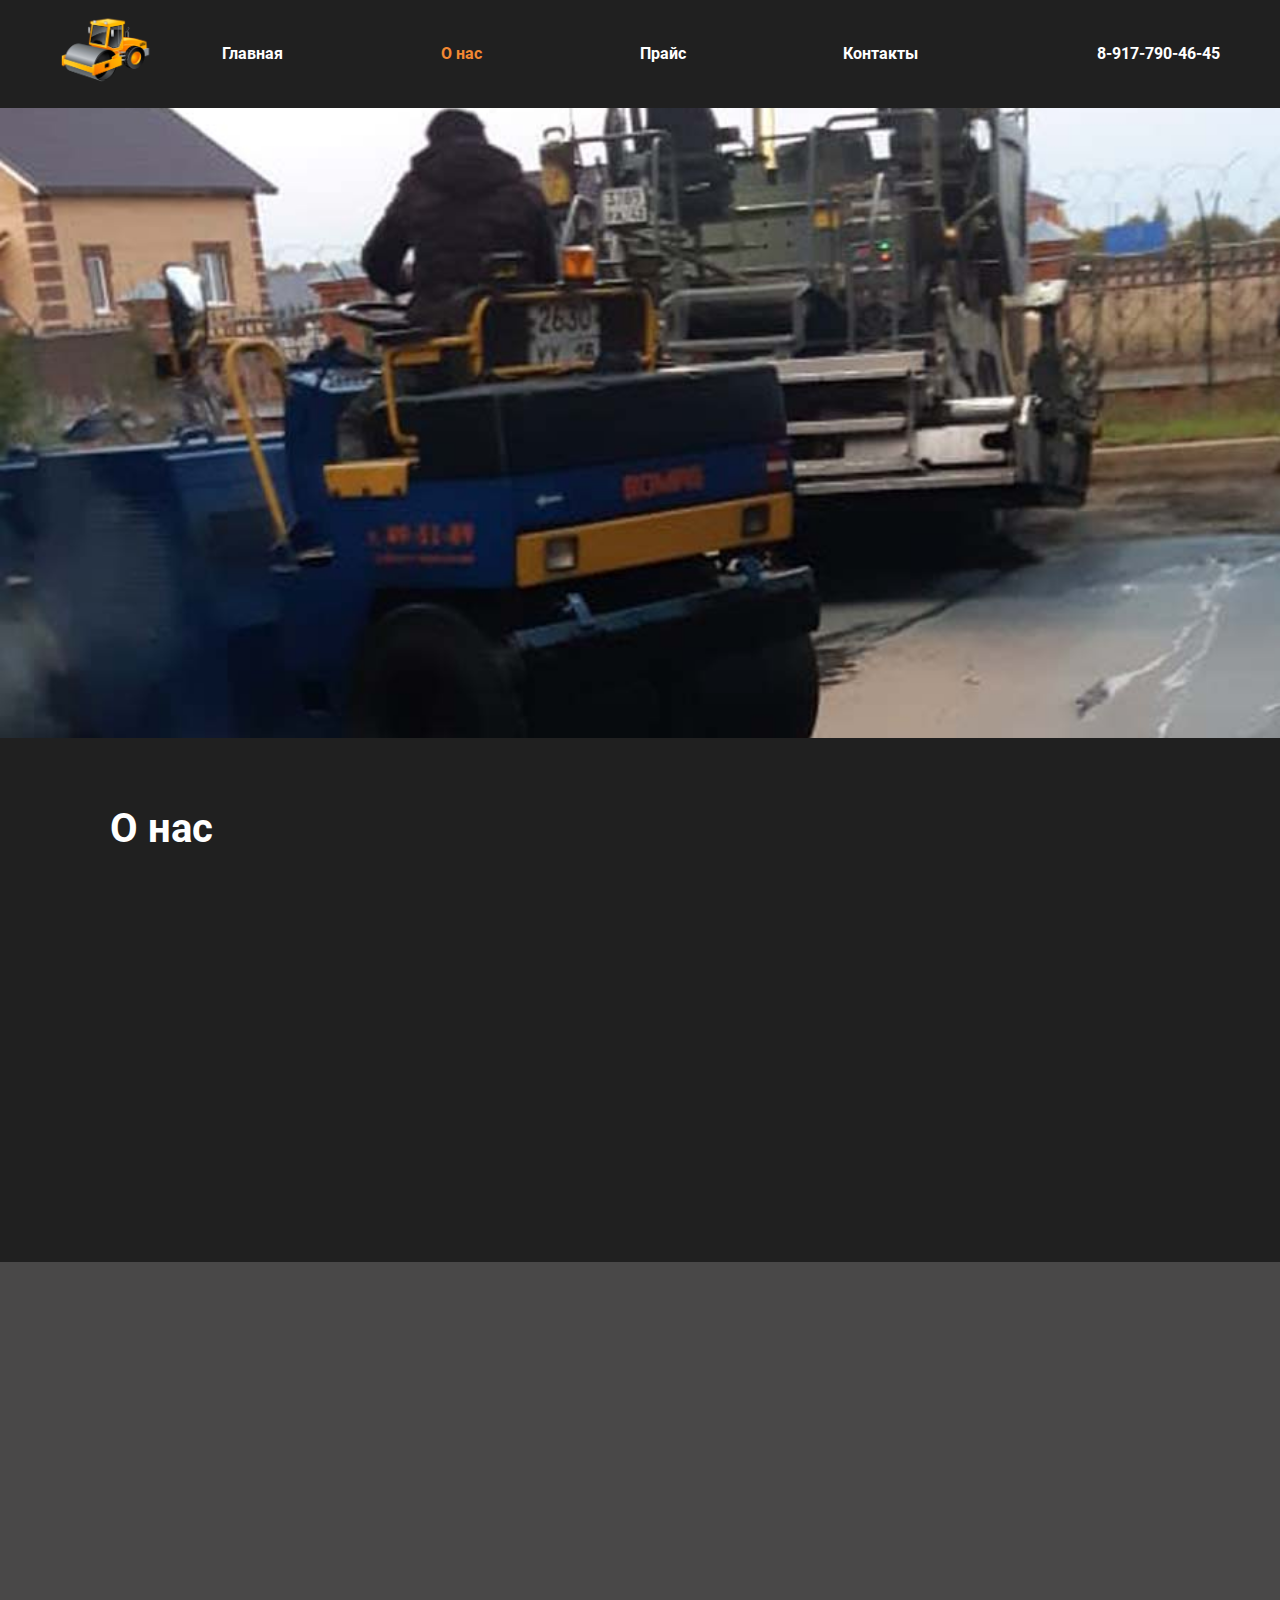
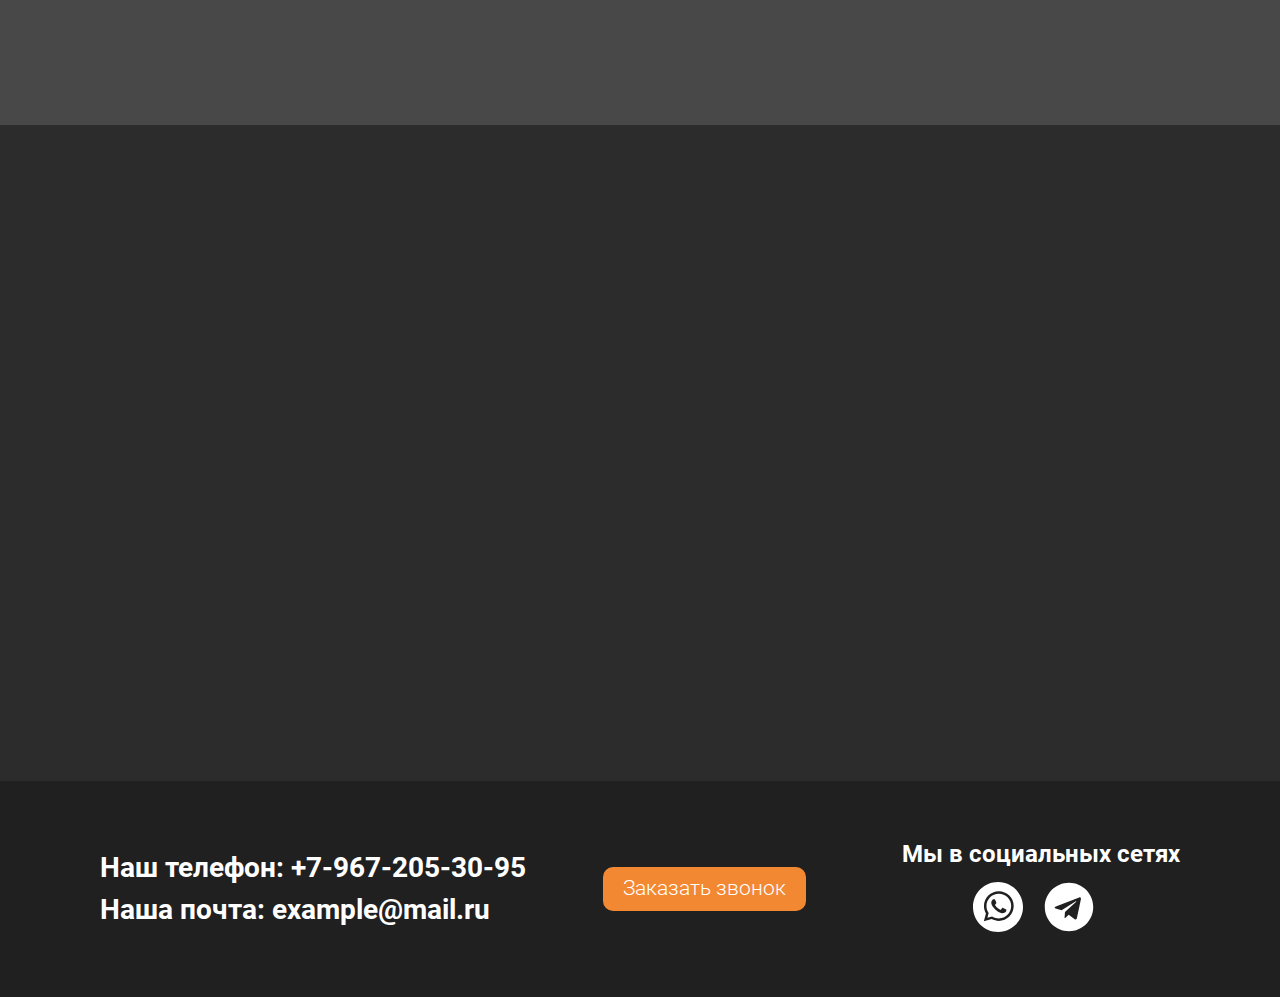
==== commit 05099c0d: "animation" ====
--- a/about.html
+++ b/about.html
@@ -53,12 +53,12 @@
   </section>
     <section class="about">
       <div class="container about-container">
-        <h1 class="hero__content_title">О нас</h1>
-        <p class="about__text">
+        <h1 class="hero__content_title element-animation">О нас</h1>
+        <p class="about__text element-animation">
           Вот уже более 10 лет мы оказываем широкий спектр услуг, связанных с проведением
           дорожно-строительных работ.
         </p>
-        <p class="about__text">
+        <p class="about__text element-animation">
           При этом, для получения желаемого результата, необходимо не только использование
            качественного материала, но и четкое соблюдение всех установленных 
            технологических процессов. 
@@ -69,9 +69,9 @@
     </section>
     <section class="plus">
       <div class="container plus-container">
-        <h2 class="guarantee__title">Наши гарантии</h2>
+        <h2 class="guarantee__title element-animation">Наши гарантии</h2>
         <div class="guarantee__cart">
-          <div class="guarantee__cart_item">
+          <div class="guarantee__cart_item element-animation">
             <img class="cart-img" src="img/kach.png" alt="Иконка">
             <h3 class="guarantee-title">Неизменно высокое качество</h3>
             <div class="guarantee-popup">
@@ -79,7 +79,7 @@
             </div>
           </div>
 
-          <div class="guarantee__cart_item">
+          <div class="guarantee__cart_item element-animation">
             <img class="cart-img" src="img/price.png" alt="Иконка">
             <h3 class="guarantee-title">Самые низкие цены в регионе</h3>
             <div class="guarantee-popup">
@@ -87,7 +87,7 @@
             </div>
           </div>
 
-          <div class="guarantee__cart_item">
+          <div class="guarantee__cart_item element-animation">
             <img class="cart-img" src="img/time.png" alt="Иконка">
             <h3 class="guarantee-title">Соблюдение всех сроков работ</h3>
             <div class="guarantee-popup">
@@ -95,7 +95,7 @@
             </div>
           </div>
 
-          <div class="guarantee__cart_item">
+          <div class="guarantee__cart_item element-animation">
             <img class="cart-img" src="img/stand.png" alt="Иконка">
             <h3 class="guarantee-title">Соблюдение всех стандартов и норм</h3>
             <div class="guarantee-popup">
@@ -103,7 +103,7 @@
             </div>
           </div>
 
-          <div class="guarantee__cart_item">
+          <div class="guarantee__cart_item element-animation">
             <img class="cart-img" src="img/personal.png" alt="Иконка">
             <h3 class="guarantee-title">Опытный персонал</h3>
             <div class="guarantee-popup">
@@ -111,7 +111,7 @@
             </div>
           </div>
 
-          <div class="guarantee__cart_item">
+          <div class="guarantee__cart_item element-animation">
             <img class="cart-img" src="img/tehnik.png" alt="Иконка">
             <h3 class="guarantee-title">Самая современная техника</h3>
             <div class="guarantee-popup">
@@ -123,10 +123,10 @@
     </section>
     <section class="example">
       <div class="container example-container">
-        <h2 class="guarantee__title">Наши услуги</h2>
+        <h2 class="guarantee__title element-animation">Наши услуги</h2>
         <div class="service">
-          <div class="service__img"> </div>
-          <div class="service__text"> 
+          <div class="service__img element-animation"> </div>
+          <div class="service__text element-animation"> 
             <ul class="service__text_list">
               <li class="service-item">
                 устройство дорог, магистралей, путепроводов;
@@ -143,7 +143,7 @@
             </ul>
           </div>
         </div>
-        <div class="service-ps">
+        <div class="service-ps element-animation">
           <p class="service-ps-text">Более подробную информацию об услугах, которые 
             мы предлагаем, можно получить, позвонив 
             по <a class="service-tel" href="tel:+79127035319">телефону</a> 
@@ -154,8 +154,6 @@
         </div>
       </div>
     </section>
-
-
 
   <footer class="footer-field">
     <section id="footer" class="container footer">
@@ -206,5 +204,6 @@
 
 <script src="js/script.js"></script>
 <script src="js/menu.js"></script>
+<script src="js/scroll.js"></script>
 </body>
 </html>
--- a/css/style.css
+++ b/css/style.css
@@ -77,6 +77,21 @@
   background-position: center top;
   background-color: #202020;
   color: #fff;
+
+  animation: zoom 30s infinite;
+  -webkit-animation: zoom 30s infinite;
+}
+@keyframes zoom {
+  0% {
+    background-size: 100%;
+
+  }
+  50% {
+    background-size: 150%;
+  }
+  100% {
+    background-size: 100%;
+  }
 }
 .hero::after {
   content: '';
@@ -98,13 +113,18 @@
 .hero__content_slogan {
   font-size: 20px;
   margin-bottom: 20px;
-}
+
+
+}
+
+
 .hero__content_title {
   width: 50%;
   font-size: 40px;
   line-height: 1.3;
   margin-bottom: 30px;
 }
+
 .btn-orange {
   margin-right: 20px;
   background-color: #f38832;
@@ -340,6 +360,32 @@
 }
 .price-servise-ps {
   margin-bottom: 40px;
+}
+
+/*CONTACTS*/
+.contacts {
+  background-color:#2c2c2c;
+  color: #fff;
+}
+.hero-item {
+  margin-bottom: 20px;
+}
+
+/*MAP*/
+.about__container_map {
+  margin: 0 auto;
+  min-width: 90%;
+  height: 60vh;
+}
+
+.element-animation {
+  transform: translate(0, 120%);
+  opacity: 0;
+  transition: all 0.3s ease-in-out;
+}
+.element-animation.show {
+  transform: translate(0, 0);
+  opacity: 1;
 }
 
 /*FOOTER*/
@@ -395,12 +441,13 @@
   right: 0;
   bottom: 0;
   background-color: #46444499;
+  z-index: 100;
 
   pointer-events: none;
   opacity: 0;
   transition: opacity 0.5s ease-in-out;
 
-  display: flex;
+  display: none;
   align-items: center;
   justify-content: center;
 }
@@ -501,6 +548,16 @@
   opacity: 1;
 }
 
+@media (max-width: 1200px) {
+  .footer__address,
+  .footer__social {
+    font-size: 22px;
+  }
+  #footer {
+    padding-left: 15px;
+    padding-right: 15px;
+  }
+}
 
 @media (max-width: 1000px) {
   .about {
@@ -550,8 +607,9 @@
   }
   .header__nav_list-min {
     display: flex;
+    justify-content: flex-start;
     flex-direction: column;
-    position: absolute;
+    position: fixed;
     z-index: 10;
     top: 0;
     bottom: 0;
@@ -562,7 +620,7 @@
     transition: transform .3s ease-in-out;
   }
   .header__nav_list-min li {
-    margin-bottom: 15px;
+    margin-bottom: 7vh;
   }
   .nav__list-active {
     transform: translate(0%);
@@ -670,6 +728,10 @@
   .guarantee__cart_item {
     flex: 0 0 45%;
   }
+  .footer__address,
+  .footer__social {
+    font-size: 20px;
+  }
 }
 
 @media (max-width: 450px) {
@@ -728,8 +790,19 @@
   thead, tbody {
     font-size: 14px;
   }
+  th {
+    font-size: 12px;
+  }
   th, td {
-    padding: 5px;
+    padding: 3px;
+  }
+  .footer__address,
+  .footer__social {
+    font-size: 16px;
+  }
+  #footer {
+    padding-left: 3px;
+    padding-right: 3px;
   }
 }
 
@@ -766,7 +839,12 @@
     font-size: 10px;
   }
   th, td {
+    font-size: 9px;
     padding: 1px;
   }
-}
-
+   .footer__address,
+  .footer__social {
+    font-size: 14px;
+  }
+}
+
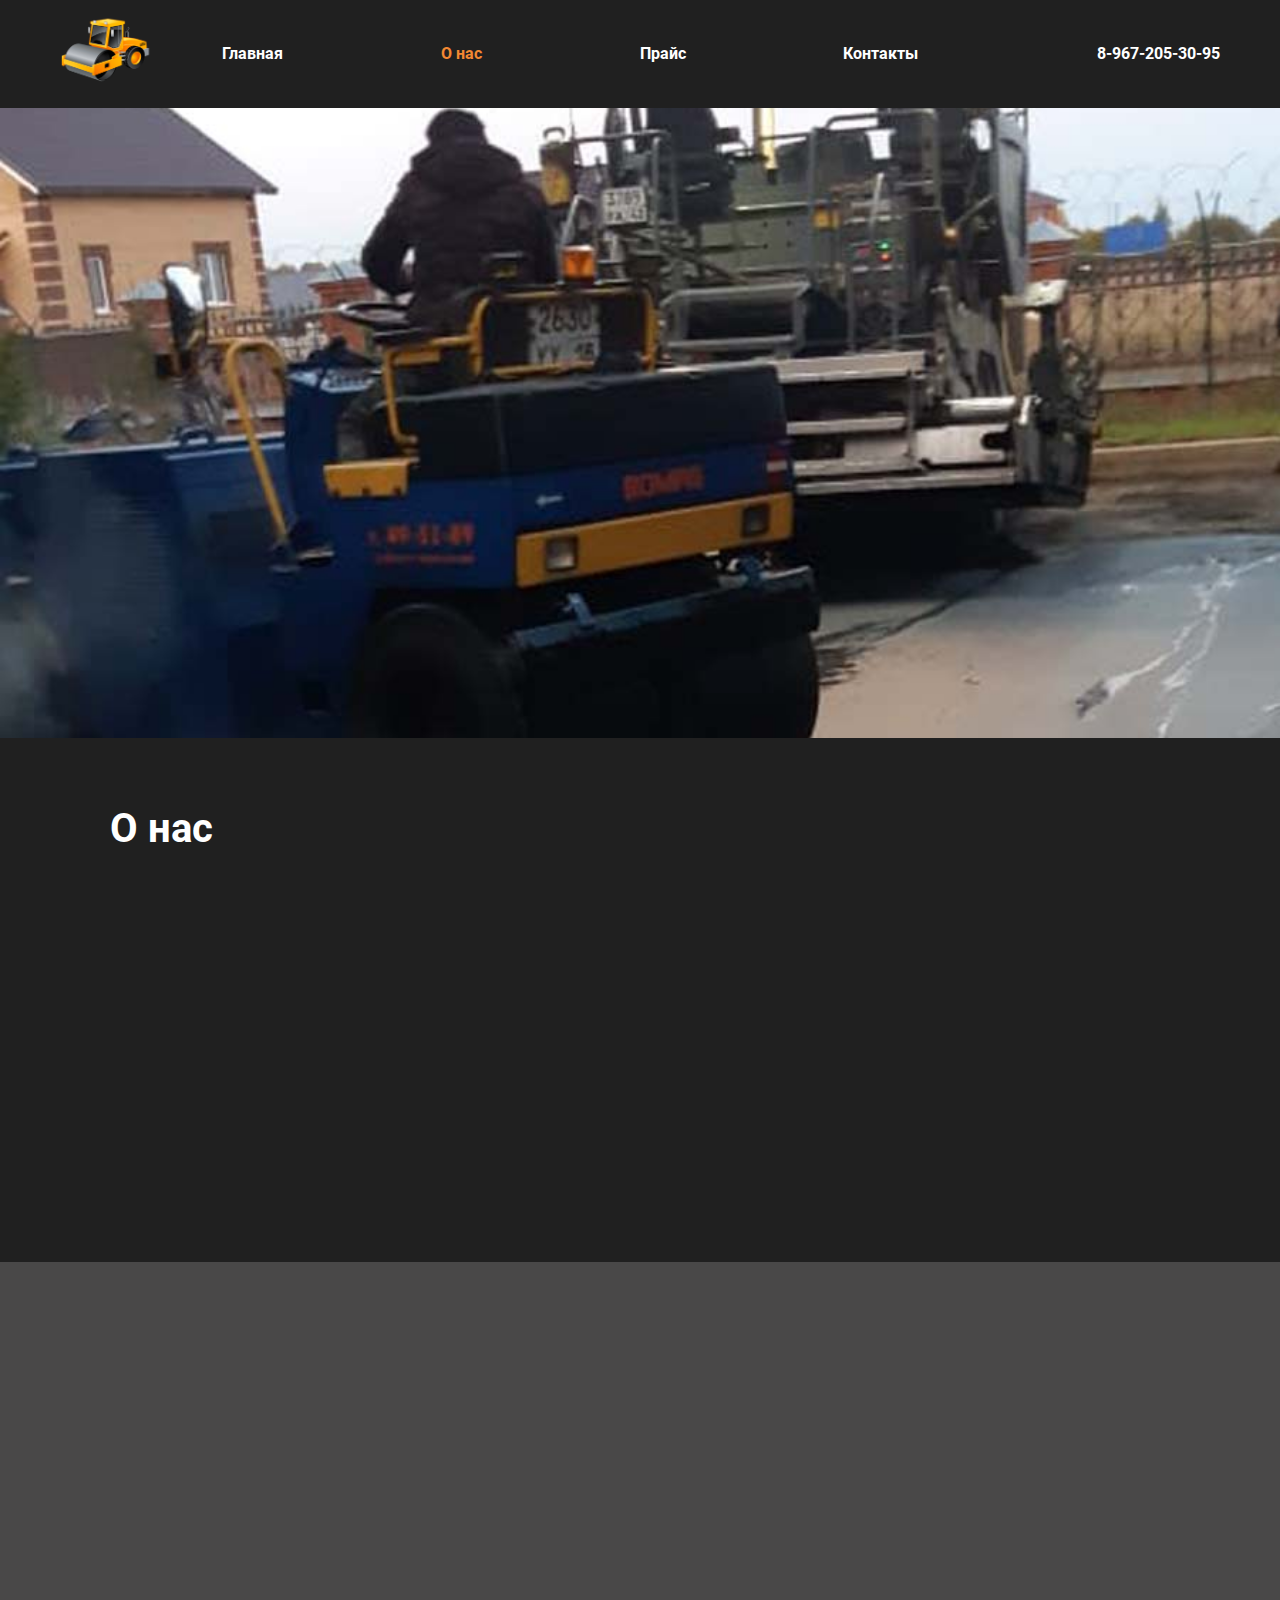
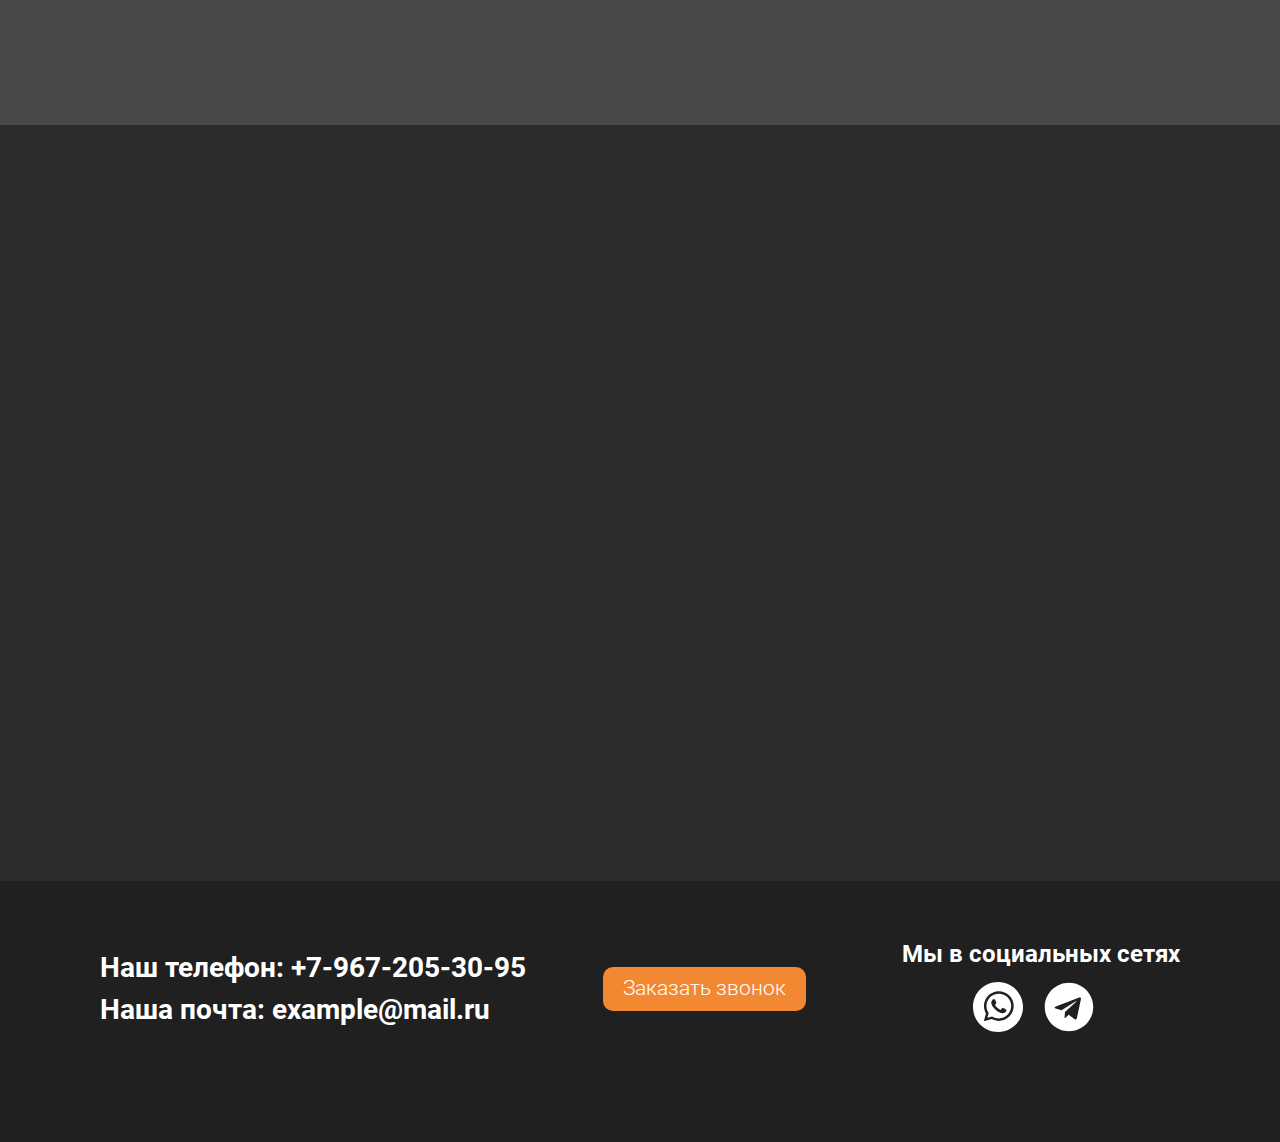
==== commit c343130c: "final" ====
--- a/about.html
+++ b/about.html
@@ -3,6 +3,10 @@
 <head>
     <meta charset="UTF-8">
     <meta name="viewport" content="width=device-width, initial-scale=1.0">
+    <meta name="description" content="Дорожно-строительные работы. Дорожно-строительные работы в Кирове.
+    Киров. Укладка асфальта в Кирове. Асфальтирование. Асфальтирование в Кирове.
+    Асфальтирование дорог. Асфальтирование цена. Ямочный ремонт. Асфальтирование ангаров. Укладка брусчатки.
+    Озеленение территории. Устройство лежачих полицейских.">
     <title>Дорожно-строительные работы</title>
     <link rel="shortcut icon" href="img/favicon.ico" type="image/x-icon">
 
@@ -36,7 +40,7 @@
           <li class="header__nav_item"><a href="contacts.html">Контакты</a></li>
         </ul>
       </nav>
-      <div class="header__phone"><a href="tel:+79177904645">8-917-790-46-45</a></div>
+      <div class="header__phone"><a href="tel:+79672053095">8-967-205-30-95</a></div>
     </div>
   </header>
   <section class="swiper swiper_1024">
@@ -129,16 +133,22 @@
           <div class="service__text element-animation"> 
             <ul class="service__text_list">
               <li class="service-item">
-                устройство дорог, магистралей, путепроводов;
-              </li>
-              <li class="service-item">
-                обустройство небольших территорий – дворов, парковок, подъездных путей, садовых, пешеходных, велосипедных дорожек;
-              </li>
-              <li class="service-item">
-                ремонт дорожного, в том числе асфальтового покрытия любой сложности;
-              </li>
-              <li class="service-item">
-                разработка планирующей документации.
+                &#9658;  устройство дорог, магистралей, путепроводов;
+              </li>
+              <li class="service-item">
+                &#9658;  обустройство небольших территорий – дворов, парковок, подъездных путей, садовых, пешеходных, велосипедных дорожек;
+              </li>
+              <li class="service-item">
+                &#9658;  озеленение территории;
+              </li>
+              <li class="service-item">
+                &#9658;  ремонт дорожного, в том числе асфальтового покрытия любой сложности;
+              </li>
+              <li class="service-item">
+                &#9658;  устройство &#8249;&#8249;лежачих полицейских&#8250;&#8250;;
+              </li>
+              <li class="service-item">
+                &#9658;  разработка планирующей документации.
               </li>
             </ul>
           </div>
@@ -146,7 +156,7 @@
         <div class="service-ps element-animation">
           <p class="service-ps-text">Более подробную информацию об услугах, которые 
             мы предлагаем, можно получить, позвонив 
-            по <a class="service-tel" href="tel:+79127035319">телефону</a> 
+            по <a class="service-tel" href="tel:+79672053095">телефону</a> 
             или заказав звонок.
           </p>
           <button class="btn btn-orange feedback" type="button">Заказать звонок</button>
--- a/css/style.css
+++ b/css/style.css
@@ -62,7 +62,6 @@
 .nav-active {
   color: #f38832;
 }
-
 
 /*HERO*/
 .hero {
@@ -378,10 +377,11 @@
   height: 60vh;
 }
 
+/*ANIMATION */
 .element-animation {
   transform: translate(0, 120%);
   opacity: 0;
-  transition: all 0.3s ease-in-out;
+  transition: all 0.6s ease-in-out;
 }
 .element-animation.show {
   transform: translate(0, 0);
